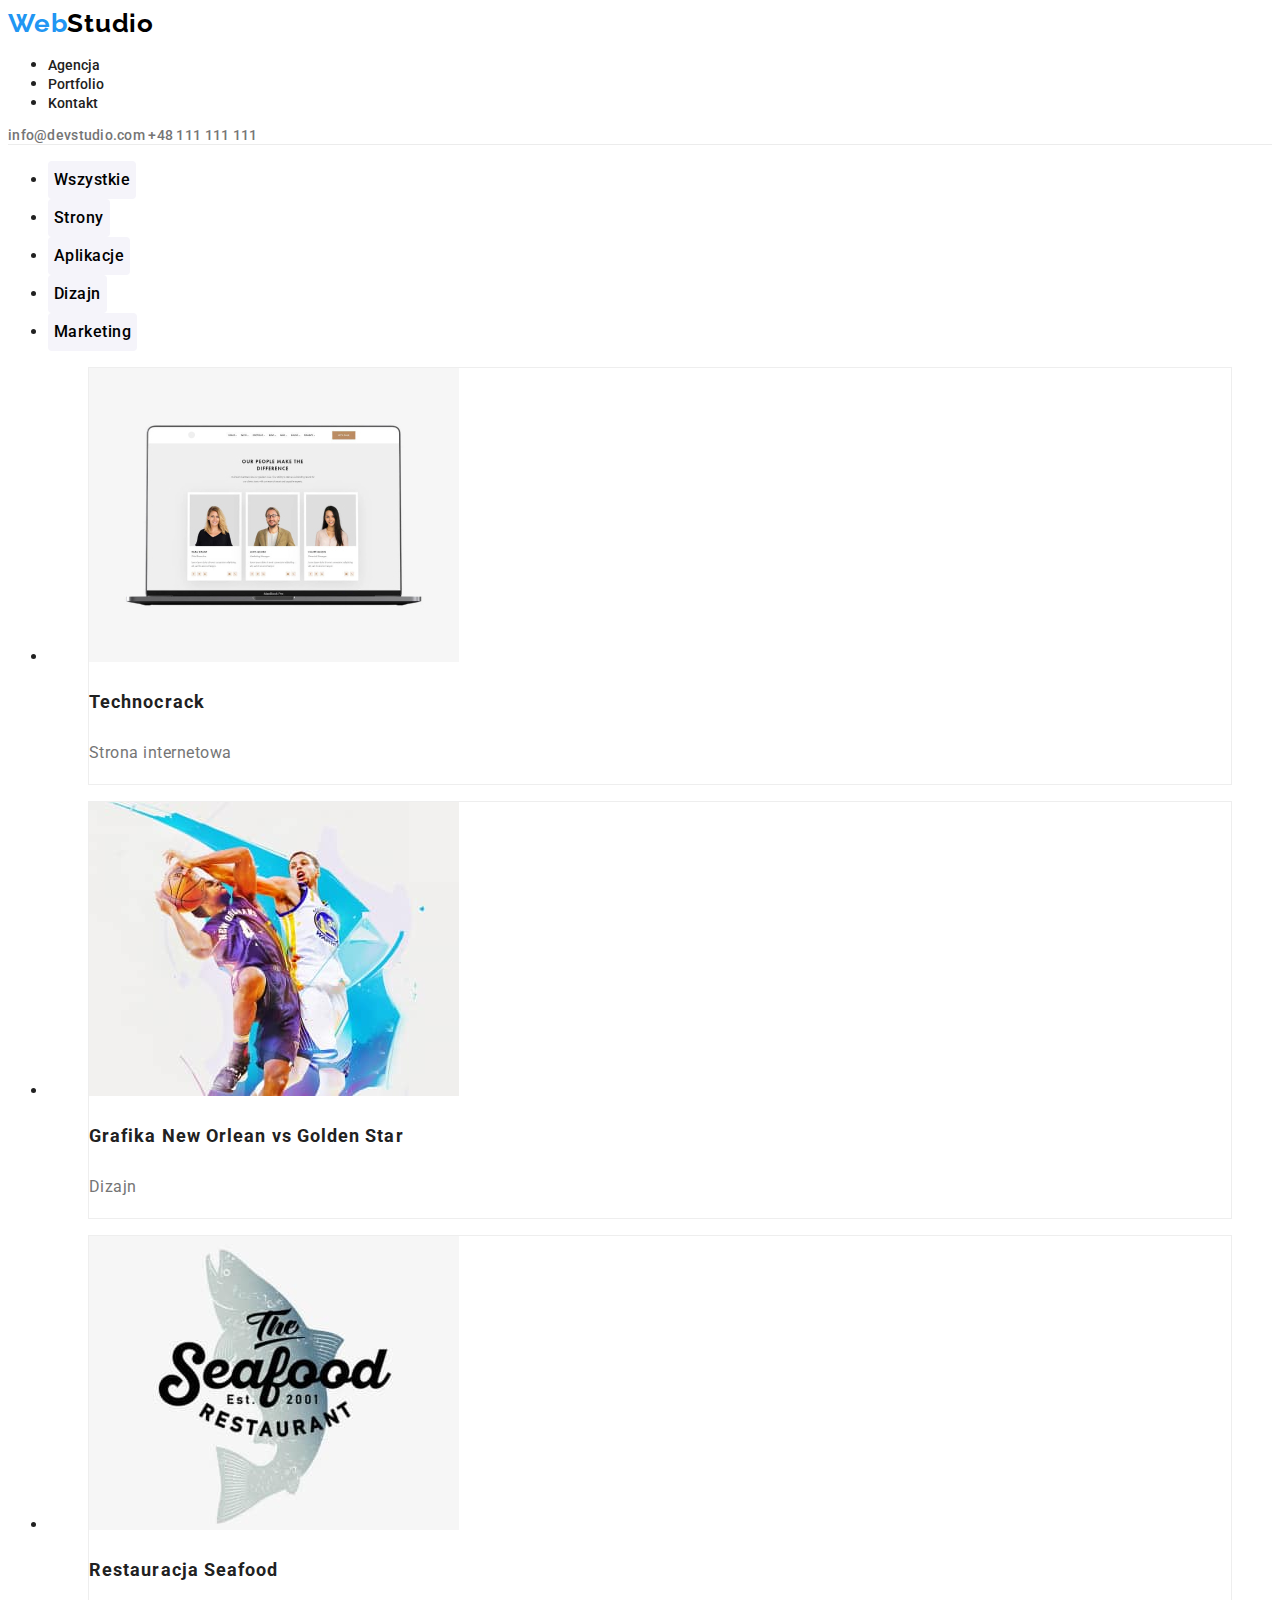
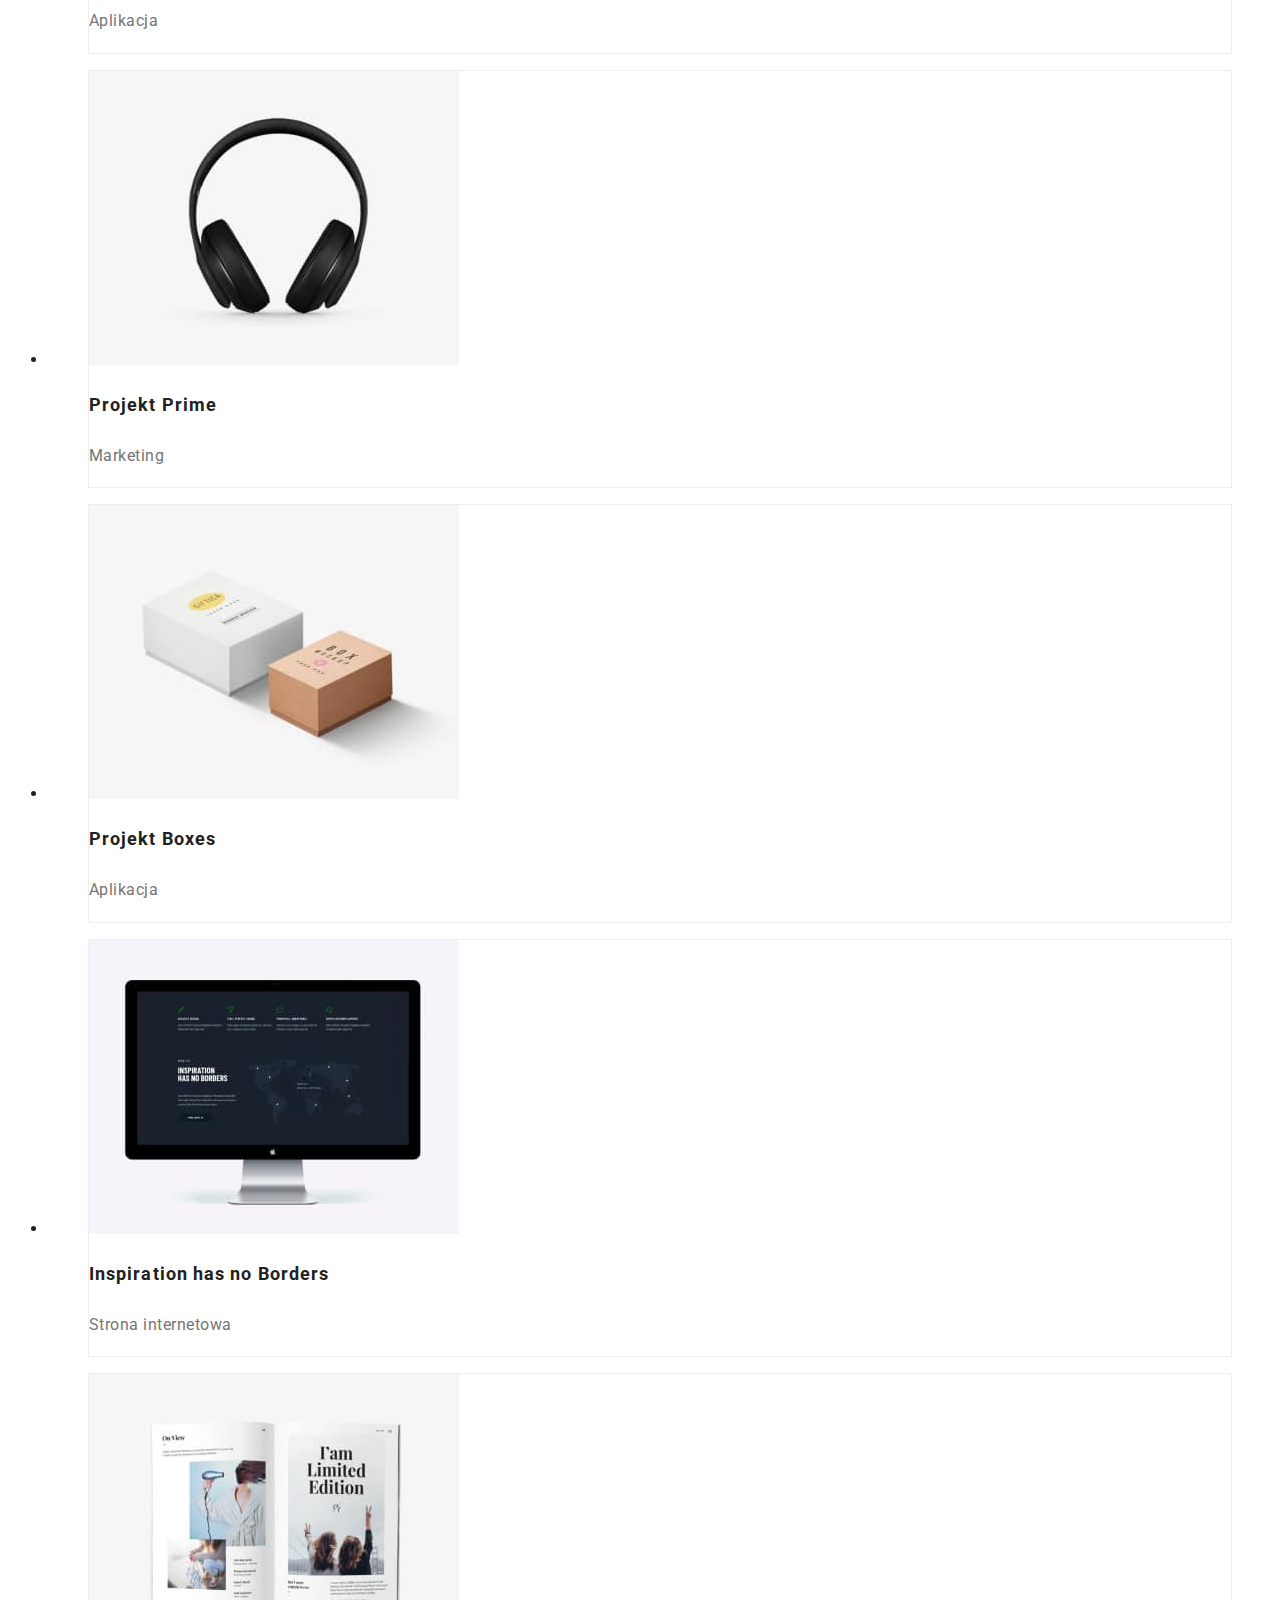
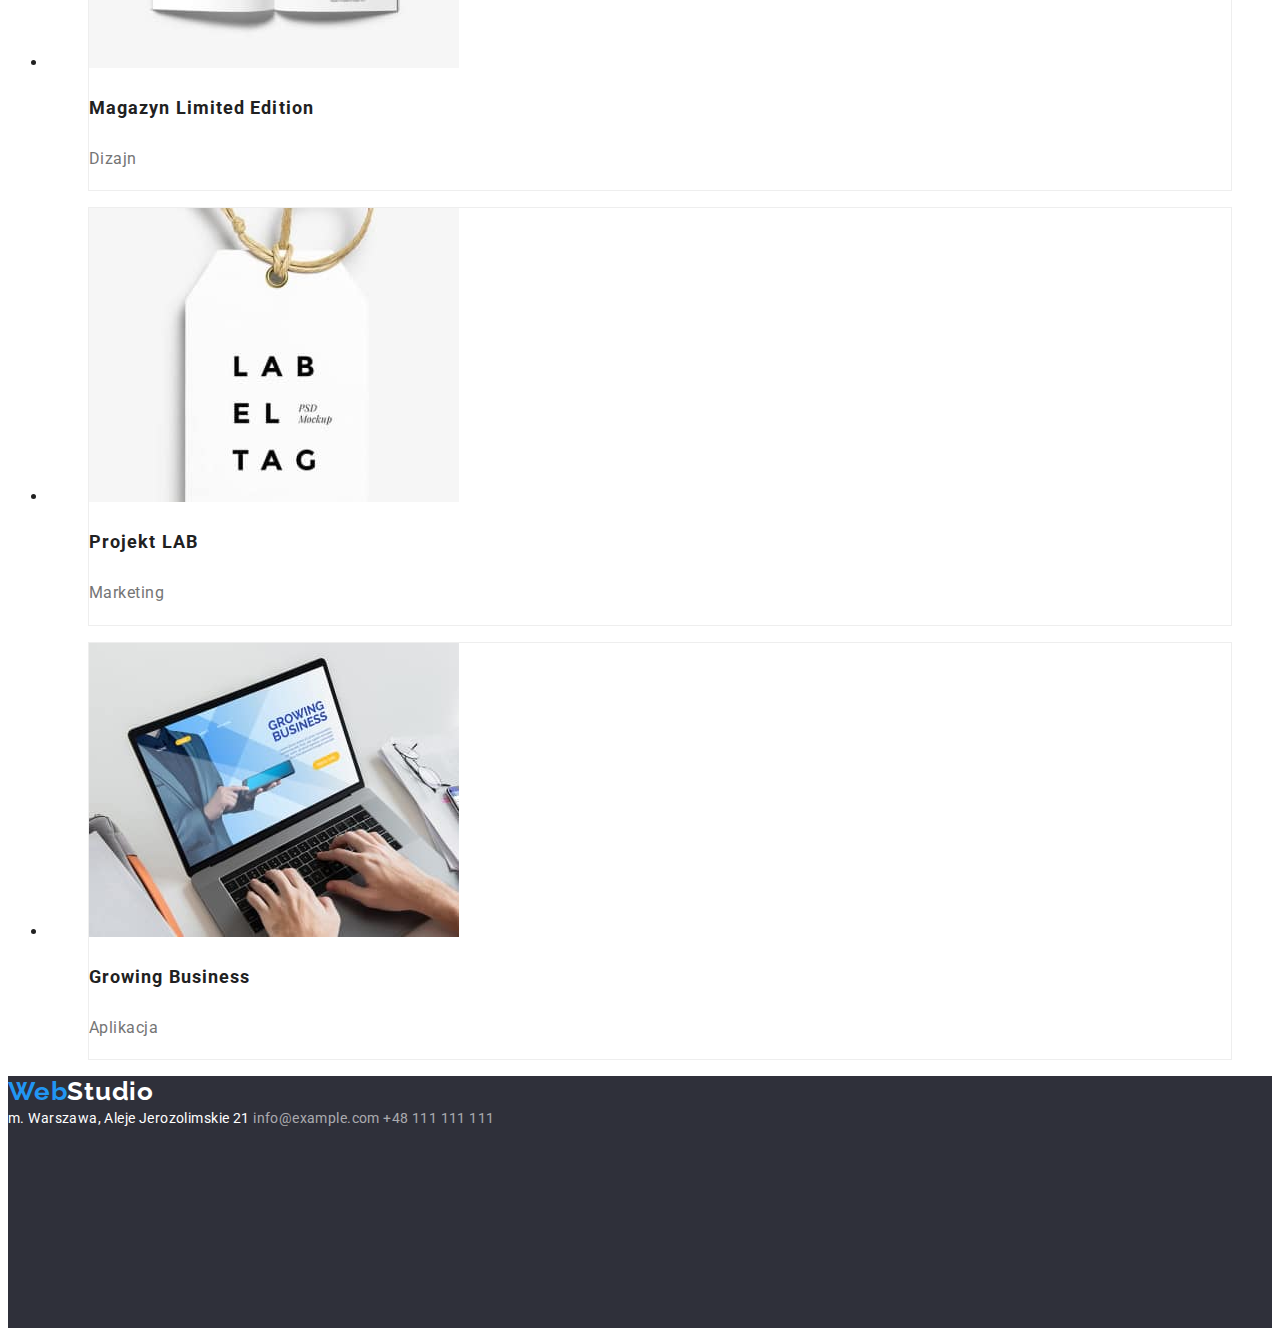
==== portfolio.html @ 2f536af0 "feat: init hw 3" ====
<!DOCTYPE html>
<html lang="pl">
  <head>
    <meta charset="UTF-8" />
    <meta http-equiv="X-UA-Compatible" content="IE=edge" />
    <meta name="viewport" content="width=device-width, initial-scale=1.0" />
    <title>Portfolio</title>
    <link rel="stylesheet" href="css/styles.css" />
  </head>
  <body>
    <header class="header">
      <a class="logo" href="index.html" title="Strona główna"
        ><span class="logo-trademark-color">Web</span>Studio</a
      >
      <nav>
        <ul class="menu-list">
          <li class="menu-item"><a class="menu-link" href="./index.html">Agencja</a></li>
          <li class="menu-item"><a class="menu-link" href="./portfolio.html">Portfolio</a></li>
          <li class="menu-item"><a class="menu-link" href="#">Kontakt</a></li>
        </ul>
      </nav>
      <div class="contact-list">
        <a href="mailto:info@devstudio.com">info@devstudio.com</a>
        <a href="tel:+48111111111">+48 111 111 111</a>
      </div>
    </header>

    <main>
      <!-- FILTERS -->
      <section class="projects">
        <ul class="filter-list">
          <li class="filter-item">
            <button type="button" class="btn filter-btn">Wszystkie</button>
          </li>
          <li class="filter-item">
            <button type="button" class="btn filter-btn">Strony</button>
          </li>
          <li class="filter-item">
            <button type="button" class="btn filter-btn">Aplikacje</button>
          </li>
          <li class="filter-item">
            <button type="button" class="btn filter-btn">Dizajn</button>
          </li>
          <li class="filter-item">
            <button type="button" class="btn filter-btn">Marketing</button>
          </li>
        </ul>

        <!-- /FILTERS -->

        <!-- PROJECTS -->

        <ul>
          <li class="project-item">
            <figure class="project-photo">
              <img
                src="./images/technocrack.jpg"
                width="370"
                height="294"
                title="Technocrack - Strona internetowa "
                alt="Technocrack - foto"
              />
              <figcaption class="project-description">
                <h3 class="project-description-header">Technocrack</h3>
                <p class="project-description-text">Strona internetowa</p>
              </figcaption>
            </figure>
          </li>
          <li class="project-item">
            <figure class="project-photo">
              <img
                src="./images/graph_no_vs_gs.jpg"
                width="370"
                height="294"
                title="Grafika New Orlean vs Golden Star - Dizajn"
                alt="Grafika New Orlean vs Golden Star - foto"
              />
              <figcaption class="project-description">
                <h3 class="project-description-header">Grafika New Orlean vs Golden Star</h3>
                <p class="project-description-text">Dizajn</p>
              </figcaption>
            </figure>
          </li>
          <li class="project-item">
            <figure class="project-photo">
              <img
                src="./images/restaurant_seafood.jpg"
                width="370"
                height="294"
                title="Restauracja Seafood - Aplikacja"
                alt="Restauracja Seafood - foto"
              />
              <figcaption class="project-description">
                <h3 class="project-description-header">Restauracja Seafood</h3>
                <p class="project-description-text">Aplikacja</p>
              </figcaption>
            </figure>
          </li>
          <li class="project-item">
            <figure class="project-photo">
              <img
                src="./images/proj_prime.jpg"
                width="370"
                height="294"
                title="Projekt Prime - Marketing"
                alt="Projekt Prime - foto"
              />
              <figcaption class="project-description">
                <h3 class="project-description-header">Projekt Prime</h3>
                <p class="project-description-text">Marketing</p>
              </figcaption>
            </figure>
          </li>
          <li class="project-item">
            <figure class="project-photo">
              <img
                src="./images/proj_boxes.jpg"
                width="370"
                height="294"
                title="Projekt Boxes - Aplikacja"
                alt="Projekt Boxes - foto"
              />
              <figcaption class="project-description">
                <h3 class="project-description-header">Projekt Boxes</h3>
                <p class="project-description-text">Aplikacja</p>
              </figcaption>
            </figure>
          </li>
          <li class="project-item">
            <figure class="project-photo">
              <img
                src="./images/webpage_inspiration.jpg"
                width="370"
                height="294"
                title="Inspiration has no Borders - Strona internetowa"
                alt="Inspiration has no Borders - foto"
              />
              <figcaption class="project-description">
                <h3 class="project-description-header">Inspiration has no Borders</h3>
                <p class="project-description-text">Strona internetowa</p>
              </figcaption>
            </figure>
          </li>
          <li class="project-item">
            <figure class="project-photo">
              <img
                src="./images/magazine.jpg"
                width="370"
                height="294"
                title="Magazyn Limited Edition - Dizajn"
                alt="Magazyn Limited Edition - foto"
              />
              <figcaption class="project-description">
                <h3 class="project-description-header">Magazyn Limited Edition</h3>
                <p class="project-description-text">Dizajn</p>
              </figcaption>
            </figure>
          </li>
          <li class="project-item">
            <figure class="project-photo">
              <img
                src="./images/proj_lab.jpg"
                width="370"
                height="294"
                title="Projekt LAB - Marketing"
                alt="Projekt LAB - foto"
              />
              <figcaption class="project-description">
                <h3 class="project-description-header">Projekt LAB</h3>
                <p class="project-description-text">Marketing</p>
              </figcaption>
            </figure>
          </li>
          <li class="project-item">
            <figure class="project-photo">
              <img
                src="./images/app_growing_business.jpg"
                width="370"
                height="294"
                title="Growing Business - Aplikacja"
                alt="Growing Business - foto"
              />
              <figcaption class="project-description">
                <h3 class="project-description-header">Growing Business</h3>
                <p class="project-description-text">Aplikacja</p>
              </figcaption>
            </figure>
          </li>
        </ul>
      </section>
      <!-- /PROJECTS -->
    </main>

    <footer class="footer">
      <a class="logo" href="index.html" title="Strona główna">
        <span class="logo-trademark-color">Web</span>Studio</a
      >
      <address>
        <span class="address-item">m. Warszawa, Aleje Jerozolimskie 21</span>
        <a class="address-link" href="mailto:info@example.com">info@example.com</a>
        <a class="address-link" href="tel:+48111111111">+48 111 111 111</a>
      </address>
    </footer>
  </body>
</html>
---- css/styles.css ----
/* IMPORT FONTS */
@import url('https://fonts.googleapis.com/css2?family=Raleway:wght@700&family=Roboto:wght@400;500;700;900&display=swap');

/* BRAND COLORS */
:root {
    /* primary colors */
    --brand-color-black: #212121;
    --brand-color-grey: #757575;
    --brand-color-white: #fff;
    --brand-color-blue: #2196f3;
    /* primary background */
    --brand-background-light: #E5E5E5;
    --brand-background-dark: #2F303A;
    --brand-background-white: var(--brand-color-white);
}

body {
    font-family: 'Roboto', sans-serif;
    color: var(--brand-color-black);
}

/* *************** repetitive pieces of code *************** */

.btn {
    font-family: 'Roboto', sans-serif;
    border: none;
    border-radius: 4px;
    cursor: pointer;
    font-size: 16px;
}

.head-caption {
    font-size: 36px;
    line-height: 1.2;
    font-weight: 700;
}

/* *************** COMMON *************** */

.header {
    border-bottom: 1px solid #ECECEC;
    min-height: 80px;
}

/* NAVIGATION in header */

.nav {

}

.menu-list {

}

.menu-item {

}

.menu-link {
    text-decoration: none;
    font-size: 14px;
    font-weight: 500;
    color: var(--brand-color-black);
}
.menu-link:is(:hover, :focus, :active) {
    color: var(--brand-color-blue);
}

/* SECTION CONTACT in header */

.contact-list {
    font-size: 14px;
    line-height: 1.1;
    font-weight: 500;
    letter-spacing: 0.02em;
}

.contact-list a {
    color: var(--brand-color-grey);
    text-decoration: none;
}

.contact-list a:is(:hover, :focus, :active) {
    color: var(--brand-color-blue);
}

.contact-item {

}

/* SECTION LOGO */

.logo {
    font-family: 'Raleway', sans-serif;
    font-weight: 700;
    font-size: 26px;
    line-height: 1.2;
    letter-spacing: 0.03em;
    text-decoration: none;
    color: #000;
}

.logo-trademark-color {
    color: var(--brand-color-blue);
}

/* SECTION FOOTER */

.footer {
    background-color: var(--brand-background-dark);
    min-height: 252px;
}

.footer .logo {
    color: var(--brand-color-white);
}

.footer address {
    font-size: 14px;
    line-height: 1.7;
    letter-spacing: 0.03em;
    font-style: normal;
}

.footer .address-item {
    color: var(--brand-color-white);
}

.footer .address-link {
    color: rgba(255, 255, 255, 0.6);
    text-decoration: none;
}

.footer .address-link:is(:hover, :focus, :active) {
    color: var(--brand-color-blue);
}

.footer .address-item span {
    text-decoration: underline;
}

/* SECTION MAIN */

.main {

}

/* *************** index.html *************** */

/* SECTION HERO */

.hero {
    height: 600px;
    background-color: var(--brand-background-dark);
    text-align: center;
}

.hero-content {

}

.hero-title {
    color: var(--brand-color-white);
    text-transform: uppercase;
    font-size: 44px;
    font-weight: 900;
    line-height: 1.4;
    letter-spacing: 0.06em;
}

.hero-btn {
    color: var(--brand-color-white);
    background-color: var(--brand-color-blue);
    font-weight: 700;
    line-height: 1.9;
    width: 200px;
    height: 50px;
    box-shadow: 0px 4px 4px rgba(0, 0, 0, 0.15);
}

.hero-btn:is(:hover, :focus, :active) {
    background-color: var(--brand-color-white);
    color: var(--brand-color-blue);
}

/* SECTION ADVANTAGES */

.advantages {

}

.advantage-item {

}

.advantage-title {
    font-size: 14px;
    line-height: 1.1;
    text-transform: uppercase;
}

.advantage-text {
    font-size: 14px;
    line-height: 1.7;
    color: var(--brand-color-grey);
}

/* SECTION OFFER */

.offers {
    text-align: center;
}

.offer-content {

}

.offer-list {

}

.offer-item {

}

/* SECTION TEAM */

.team {
    text-align: center;
    background-color: #f5f4fa;
}

.team-content {

}

.team-item {
    background-color: var(--brand-color-white);
    box-shadow: 0px 1px 3px rgba(0, 0, 0, 0.12), 0px 1px 1px rgba(0, 0, 0, 0.14), 0px 2px 1px rgba(0, 0, 0, 0.2);
    border-radius: 0px 0px 4px 4px;
}

.team-description-header {
    font-weight: 500;
    line-height: 1.2;
    letter-spacing: 0.03em;
}

.team-description-text {
    color: var(--brand-color-grey);
    line-height: 1.2;
    letter-spacing: 0.03em;
}

/* *************** portfolio.html *************** */

/* SECTION FILTERS */

.filters {

}

.filter-list {

}

.filter-item {

}

.filter-btn {
    height: 38px;
    background-color: #F5F4FA;
    border-radius: 4px;
    font-weight: 500;
    line-height: 1.6;
    letter-spacing: 0.03em;
}

.filter-btn:is(:hover, :focus) {
    background-color: var(--brand-color-blue);
    color: var(--brand-color-white);
    box-shadow: 0px 3px 1px rgba(0, 0, 0, 0.1), 0px 1px 2px rgba(0, 0, 0, 0.08), 0px 2px 2px rgba(0, 0, 0, 0.12);
}

/* SECTION PROJECTS */

.projects {

}

.project-item {

}

.project-photo {
    border: 1px solid #EEEEEE;
}

.project-description {

}

.project-description-header {
    font-weight: 700;
    font-size: 18px;
    line-height: 2;
    letter-spacing: 0.06em;
}

.project-description-text {
    letter-spacing: 0.03em;
    line-height: 1.9;
    color: var(--brand-color-grey);
}
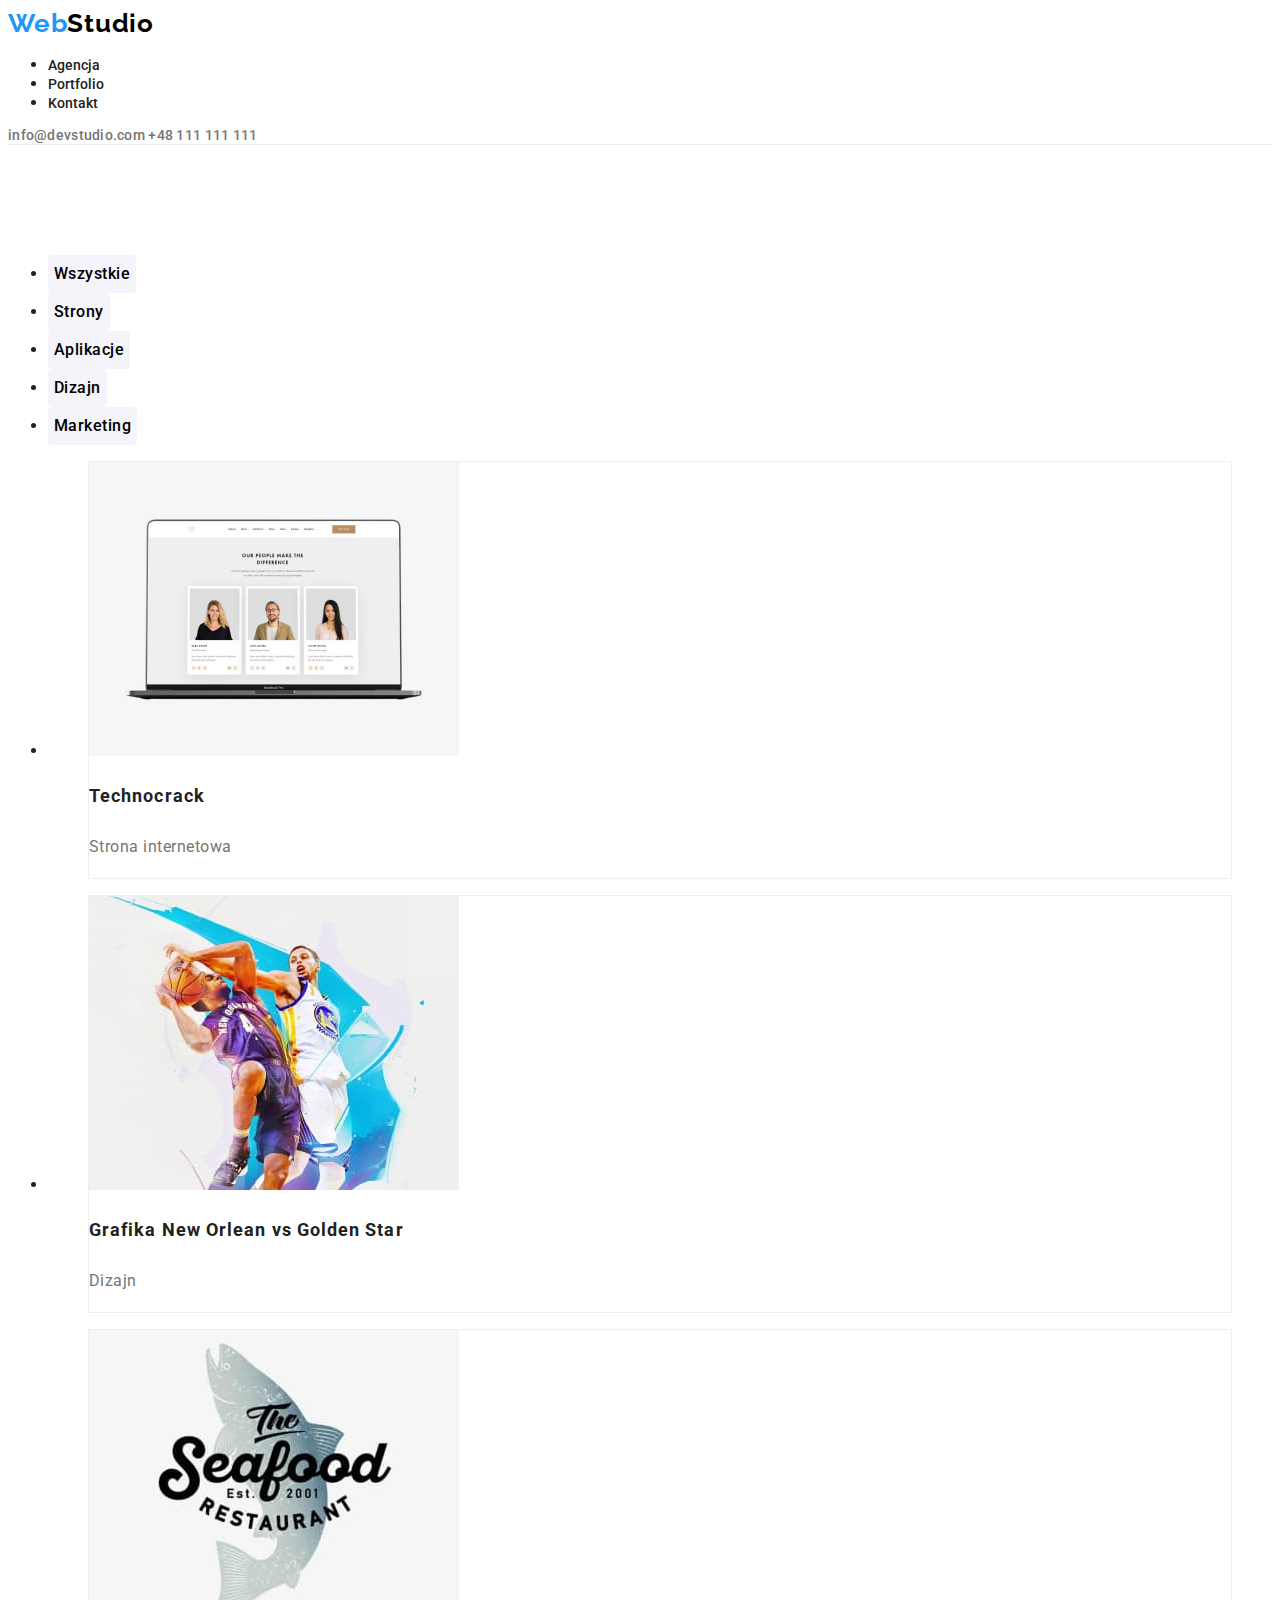
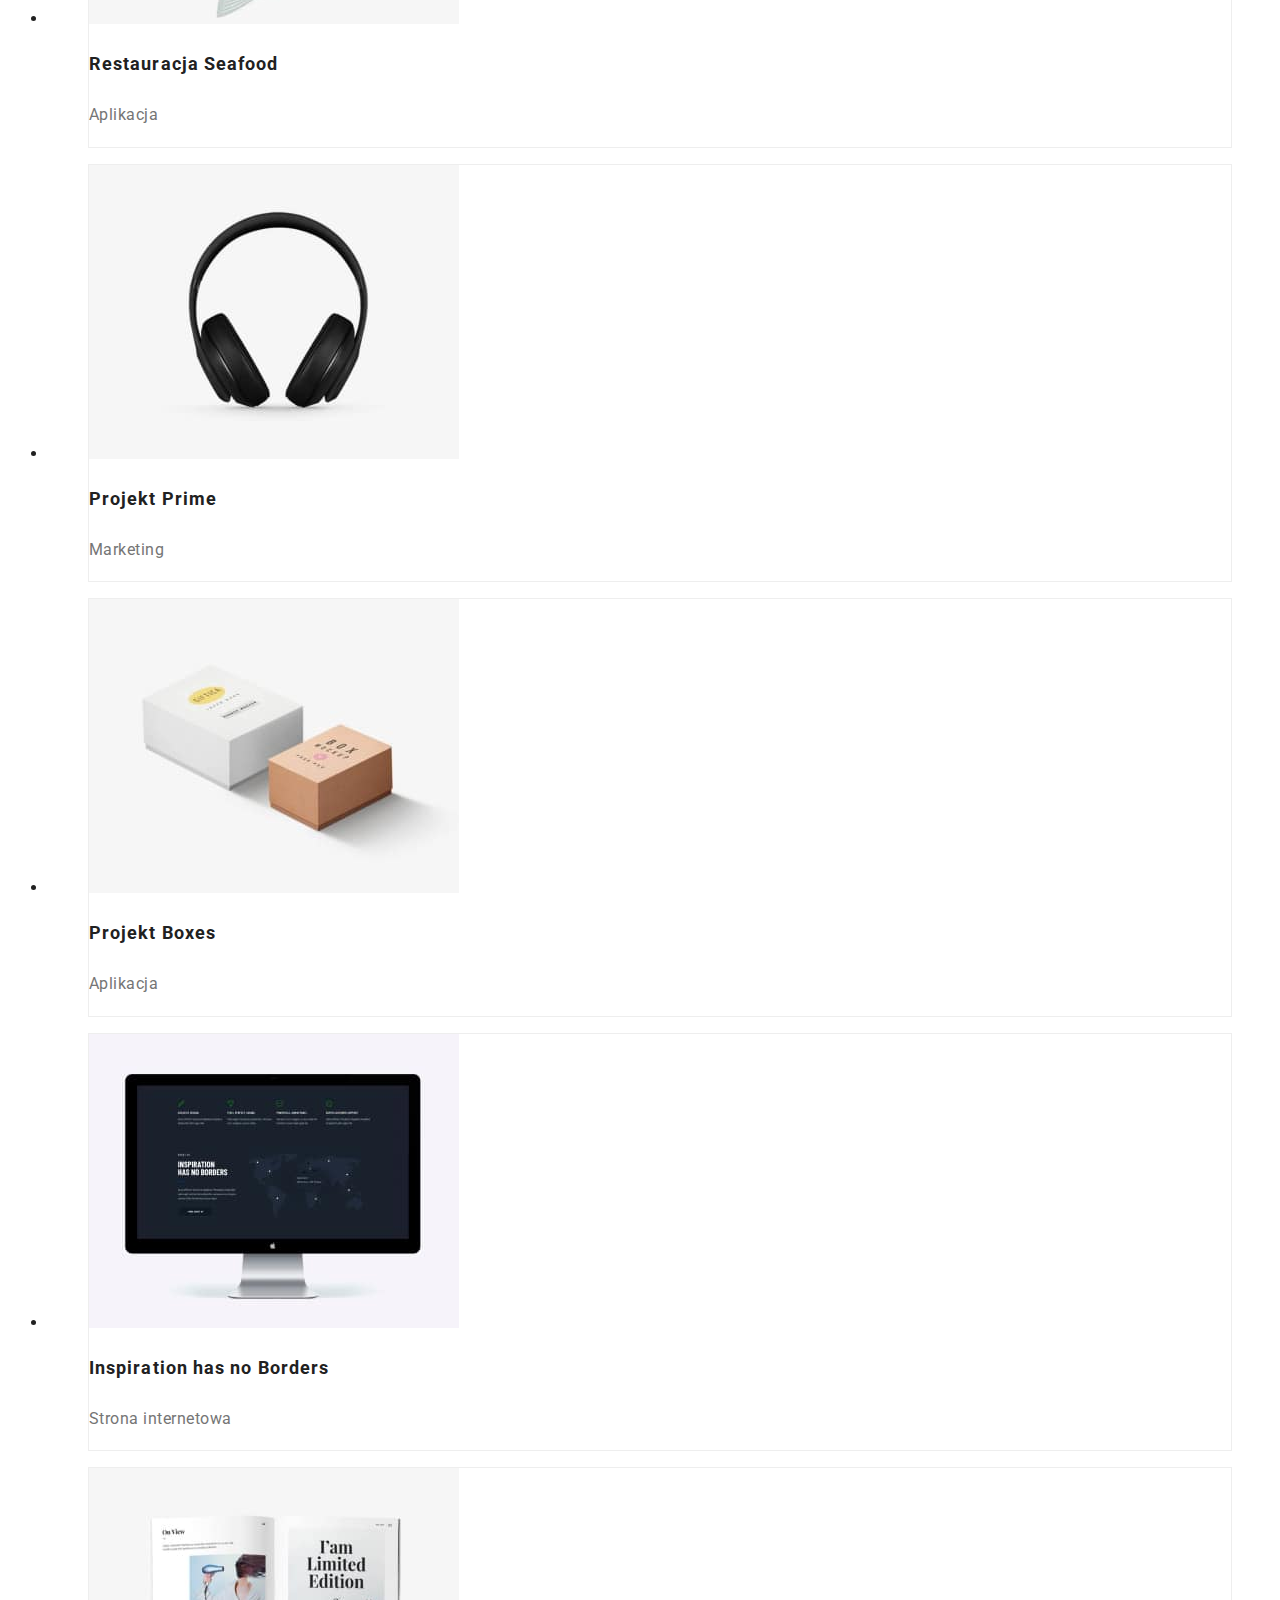
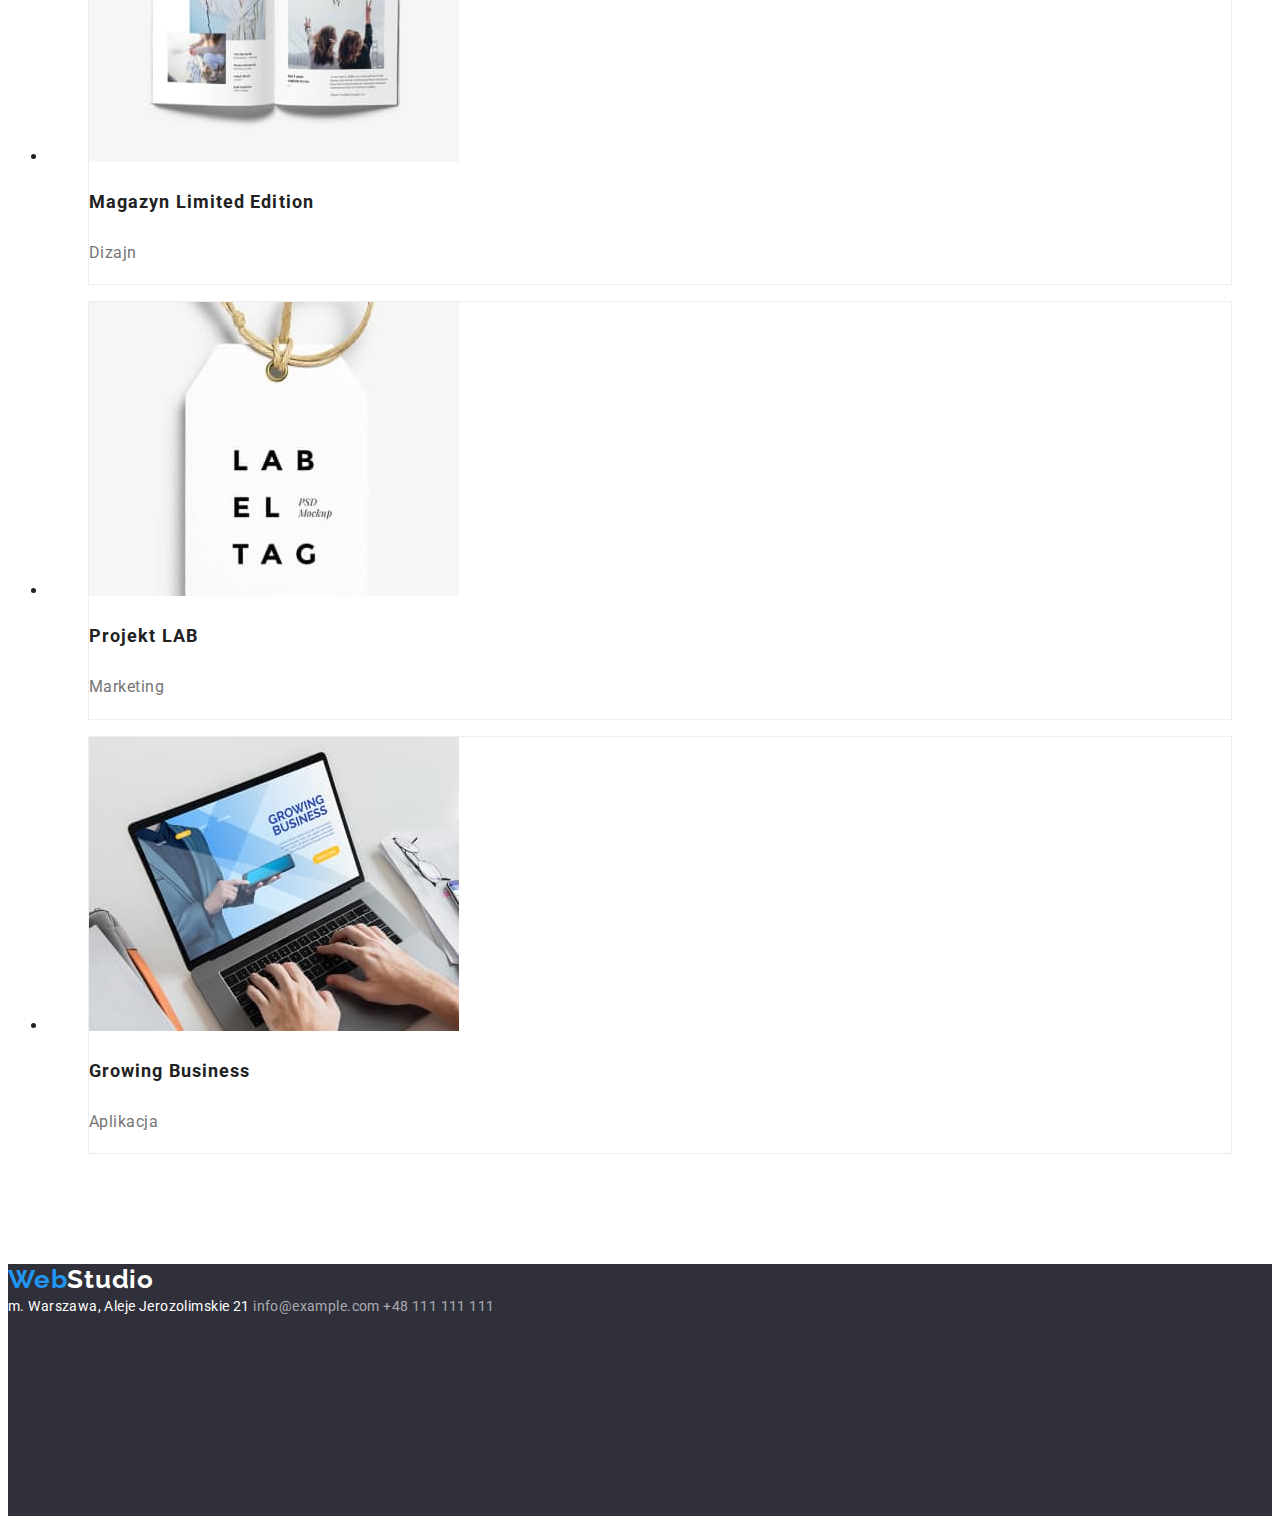
==== commit 90e89121: "add class section in css and html files" ====
--- a/portfolio.html
+++ b/portfolio.html
@@ -5,6 +5,13 @@
     <meta http-equiv="X-UA-Compatible" content="IE=edge" />
     <meta name="viewport" content="width=device-width, initial-scale=1.0" />
     <title>Portfolio</title>
+    <link
+      rel="stylesheet"
+      href="https://cdnjs.cloudflare.com/ajax/libs/modern-normalize/1.1.0/modern-normalize.min.css"
+      integrity="sha512-wpPYUAdjBVSE4KJnH1VR1HeZfpl1ub8YT/NKx4PuQ5NmX2tKuGu6U/JRp5y+Y8XG2tV+wKQpNHVUX03MfMFn9Q=="
+      crossorigin="anonymous"
+      referrerpolicy="no-referrer"
+    />
     <link rel="stylesheet" href="css/styles.css" />
   </head>
   <body>
@@ -27,7 +34,7 @@
 
     <main>
       <!-- FILTERS -->
-      <section class="projects">
+      <section class="section projects">
         <ul class="filter-list">
           <li class="filter-item">
             <button type="button" class="btn filter-btn">Wszystkie</button>
--- a/css/styles.css
+++ b/css/styles.css
@@ -20,7 +20,10 @@
 }
 
 /* *************** repetitive pieces of code *************** */
-
+.section{
+    padding-top: 94px;
+    padding-bottom: 94px;
+}
 .btn {
     font-family: 'Roboto', sans-serif;
     border: none;
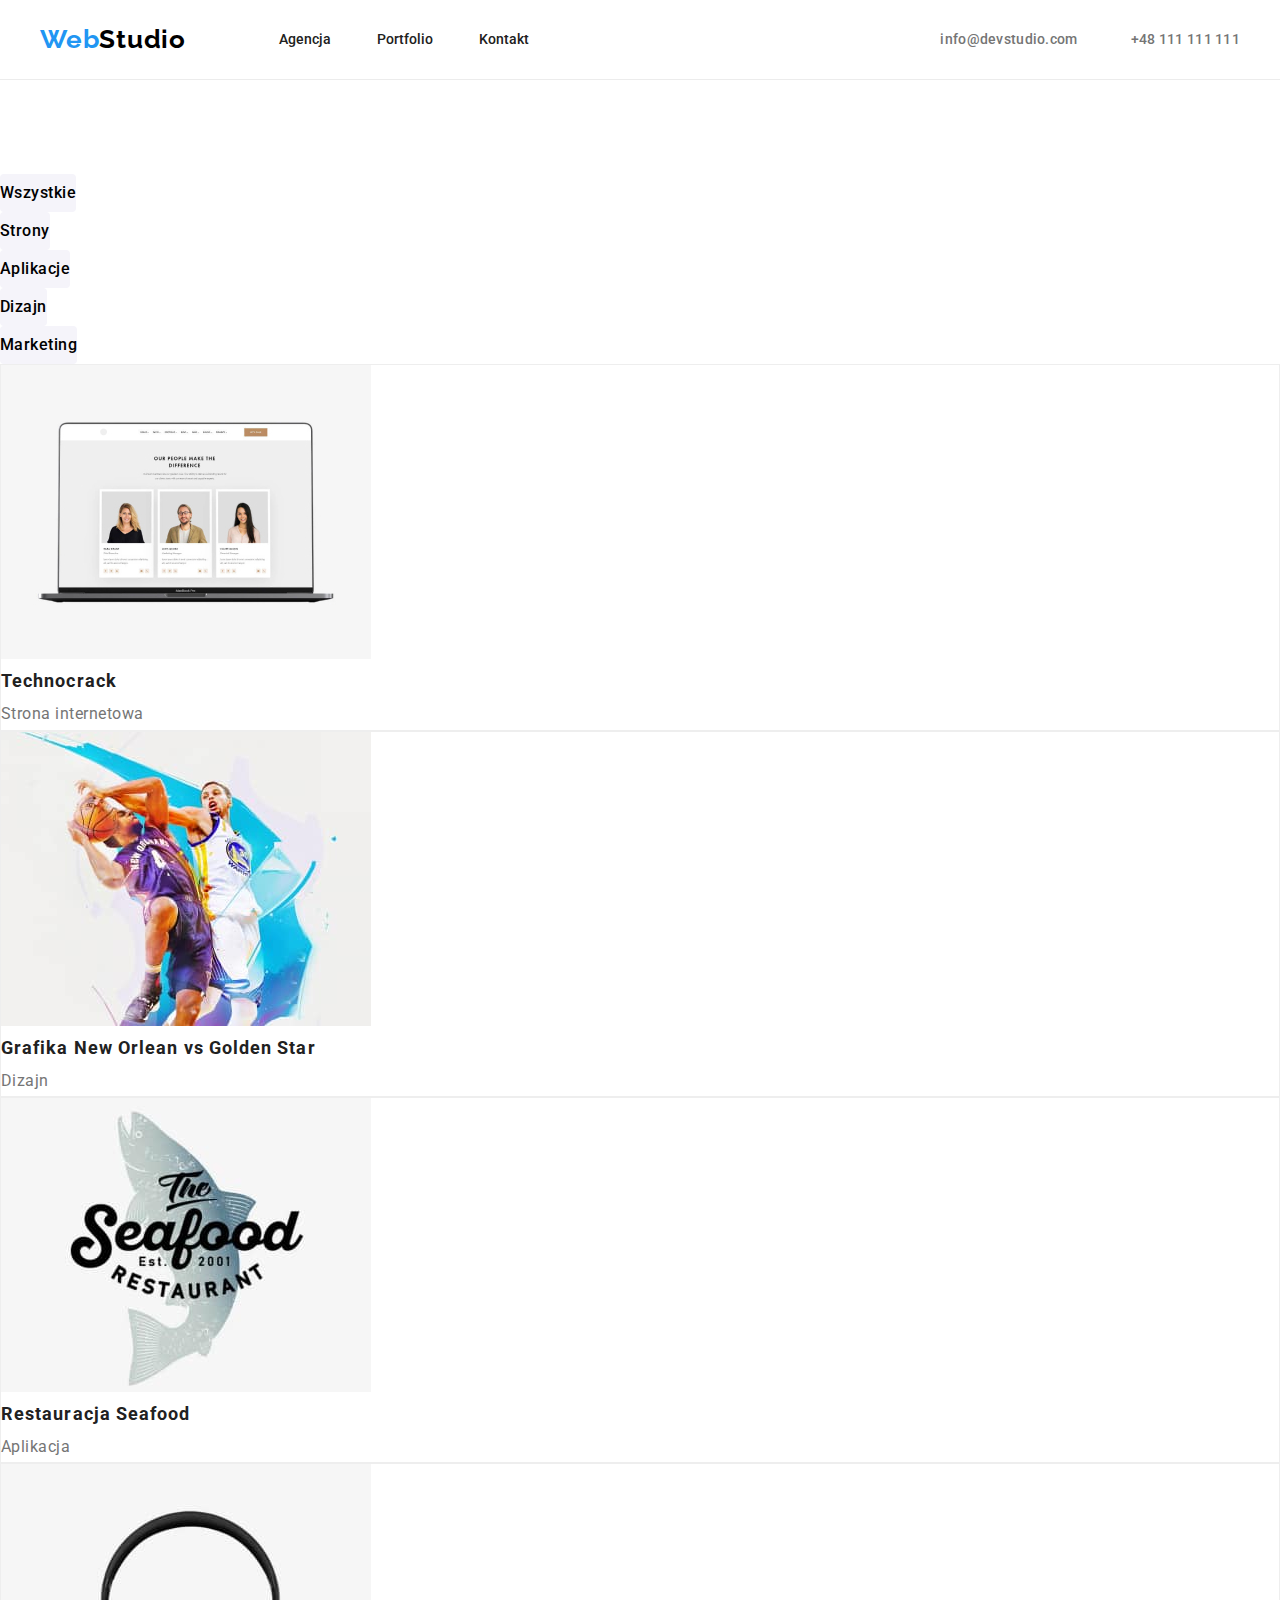
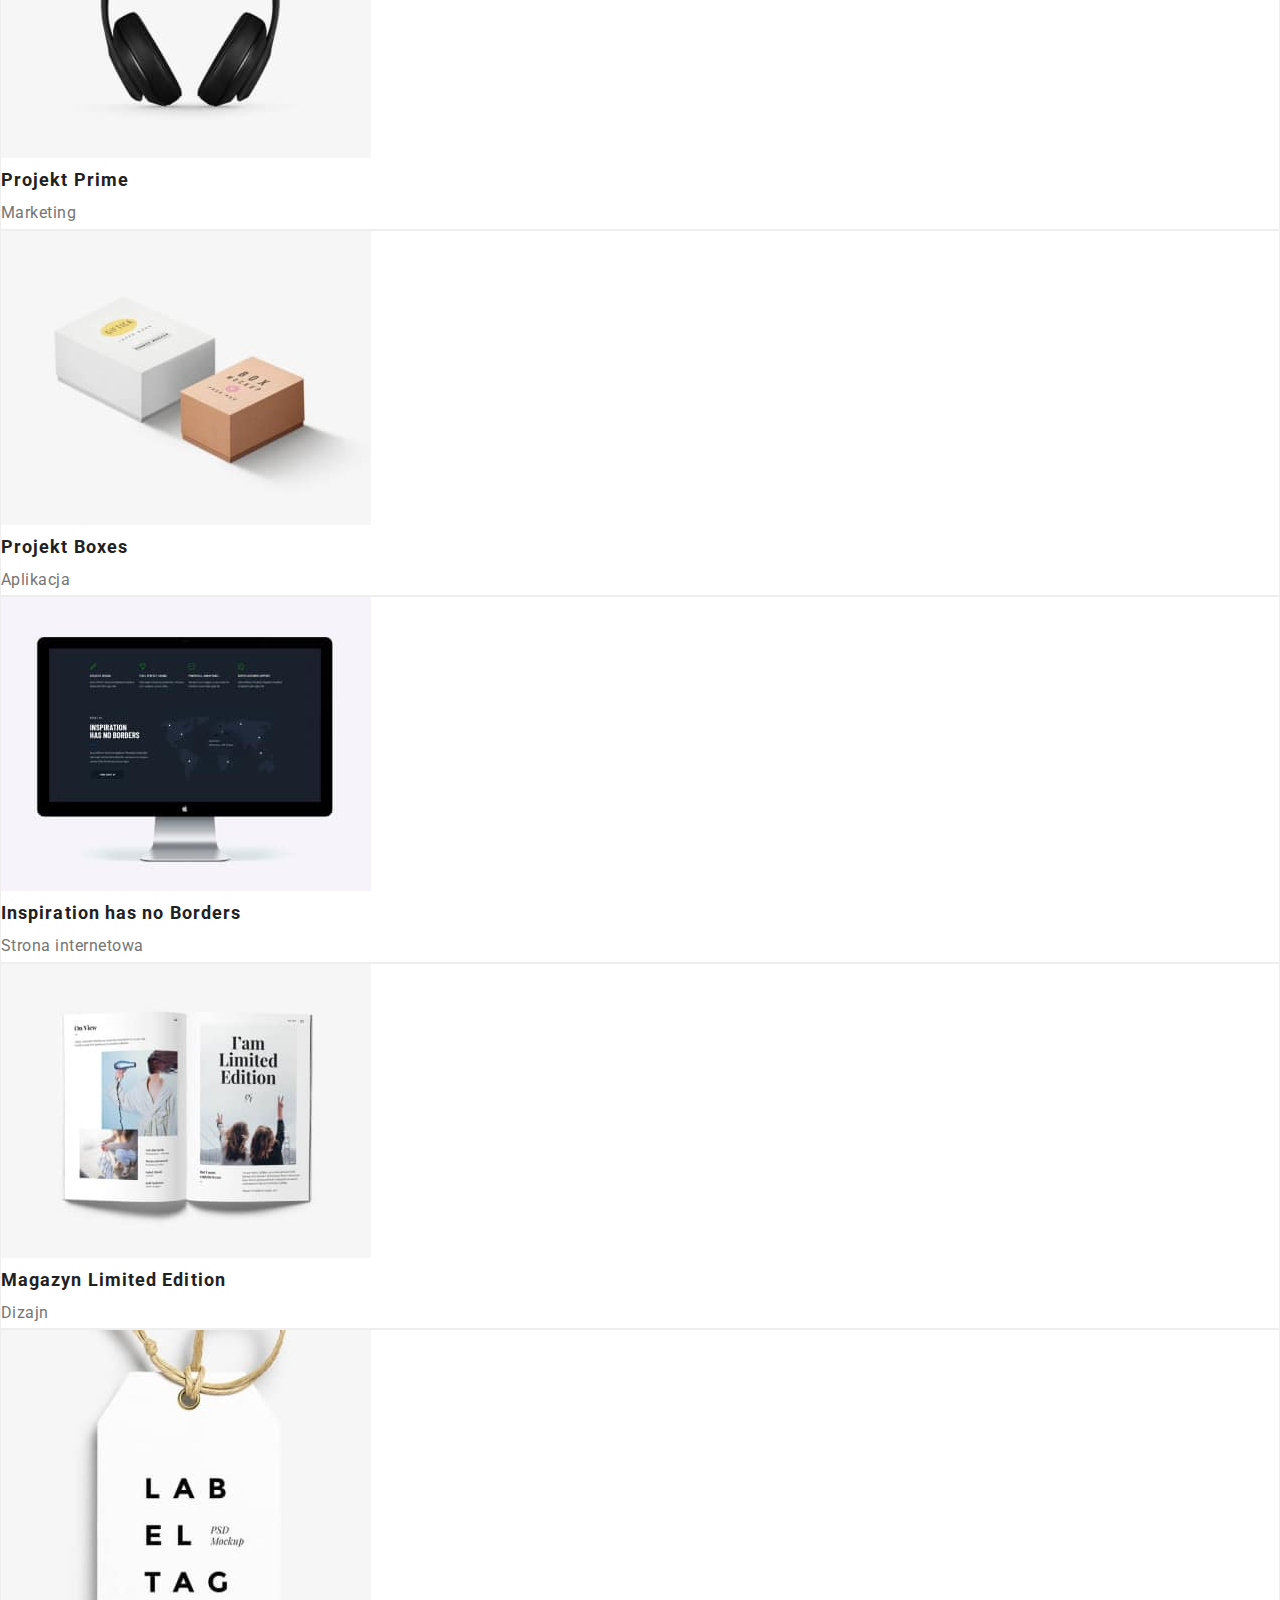
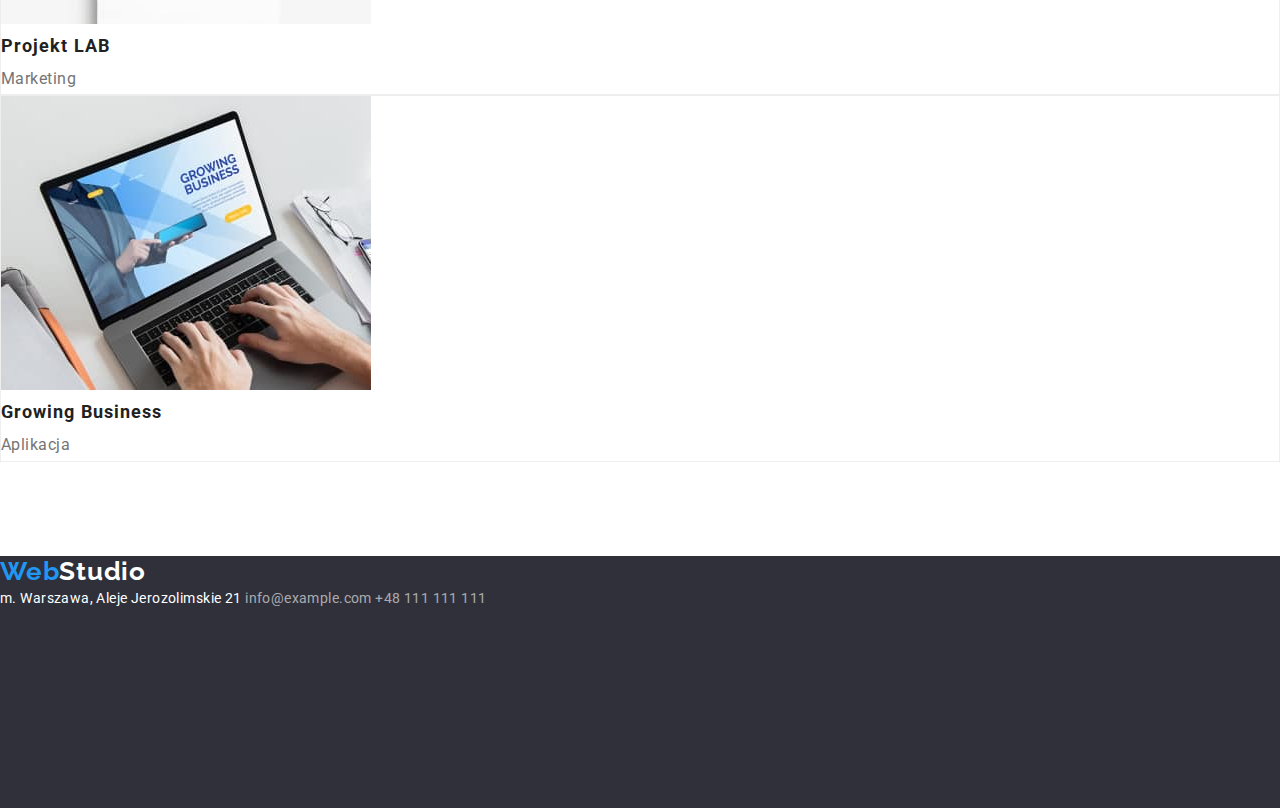
==== commit 560c93b9: "styling of the header" ====
--- a/portfolio.html
+++ b/portfolio.html
@@ -15,20 +15,22 @@
     <link rel="stylesheet" href="css/styles.css" />
   </head>
   <body>
-    <header class="header">
-      <a class="logo" href="index.html" title="Strona główna"
-        ><span class="logo-trademark-color">Web</span>Studio</a
-      >
-      <nav>
-        <ul class="menu-list">
-          <li class="menu-item"><a class="menu-link" href="./index.html">Agencja</a></li>
-          <li class="menu-item"><a class="menu-link" href="./portfolio.html">Portfolio</a></li>
-          <li class="menu-item"><a class="menu-link" href="#">Kontakt</a></li>
-        </ul>
-      </nav>
-      <div class="contact-list">
-        <a href="mailto:info@devstudio.com">info@devstudio.com</a>
-        <a href="tel:+48111111111">+48 111 111 111</a>
+    <header>
+      <div class="container header">
+        <nav>
+          <a class="logo" href="index.html" title="Strona główna"
+            ><span class="logo-trademark-color">Web</span>Studio</a
+          >
+          <ul class="menu-list">
+            <li class="menu-item"><a class="menu-link" href="./index.html">Agencja</a></li>
+            <li class="menu-item"><a class="menu-link" href="./portfolio.html">Portfolio</a></li>
+            <li class="menu-item"><a class="menu-link" href="#">Kontakt</a></li>
+          </ul>
+        </nav>
+        <div class="contact-list">
+          <a href="mailto:info@devstudio.com">info@devstudio.com</a>
+          <a href="tel:+48111111111">+48 111 111 111</a>
+        </div>
       </div>
     </header>
 
--- a/css/styles.css
+++ b/css/styles.css
@@ -14,16 +14,30 @@
     --brand-background-white: var(--brand-color-white);
 }
 
+* {
+    margin: 0;
+    padding: 0;
+}
+
 body {
     font-family: 'Roboto', sans-serif;
     color: var(--brand-color-black);
 }
 
 /* *************** repetitive pieces of code *************** */
-.section{
+
+.section {
     padding-top: 94px;
     padding-bottom: 94px;
 }
+
+.container{
+    width: 100%;
+    max-width: 1200px;
+    margin: 0 auto;
+    padding: 0 15px;
+}
+
 .btn {
     font-family: 'Roboto', sans-serif;
     border: none;
@@ -40,29 +54,45 @@
 
 /* *************** COMMON *************** */
 
-.header {
+ul {
+    list-style-type: none;
+}
+
+header {
     border-bottom: 1px solid #ECECEC;
-    min-height: 80px;
 }
 
 /* NAVIGATION in header */
-
-.nav {
-
+.header{
+    padding-top: 24px;
+    padding-bottom: 24px;
+    display: flex;
+    justify-content: space-between;
+    align-items: center;
+}
+
+nav {
+    display: flex;
 }
 
 .menu-list {
-
+    display: flex;
+    align-items: center;
 }
 
 .menu-item {
-
+    margin-right: 46px;
+    font-size: 14px;
+    font-weight: 500;
+    line-height: 1.14;
+}
+
+.menu-item:last-child {
+    margin-right: 0;
 }
 
 .menu-link {
     text-decoration: none;
-    font-size: 14px;
-    font-weight: 500;
     color: var(--brand-color-black);
 }
 .menu-link:is(:hover, :focus, :active) {
@@ -81,14 +111,15 @@
 .contact-list a {
     color: var(--brand-color-grey);
     text-decoration: none;
+    margin-right: 50px;
+}
+
+.contact-list a:last-child{
+    margin-right: 0;
 }
 
 .contact-list a:is(:hover, :focus, :active) {
     color: var(--brand-color-blue);
-}
-
-.contact-item {
-
 }
 
 /* SECTION LOGO */
@@ -101,6 +132,7 @@
     letter-spacing: 0.03em;
     text-decoration: none;
     color: #000;
+    margin-right: 93px;
 }
 
 .logo-trademark-color {
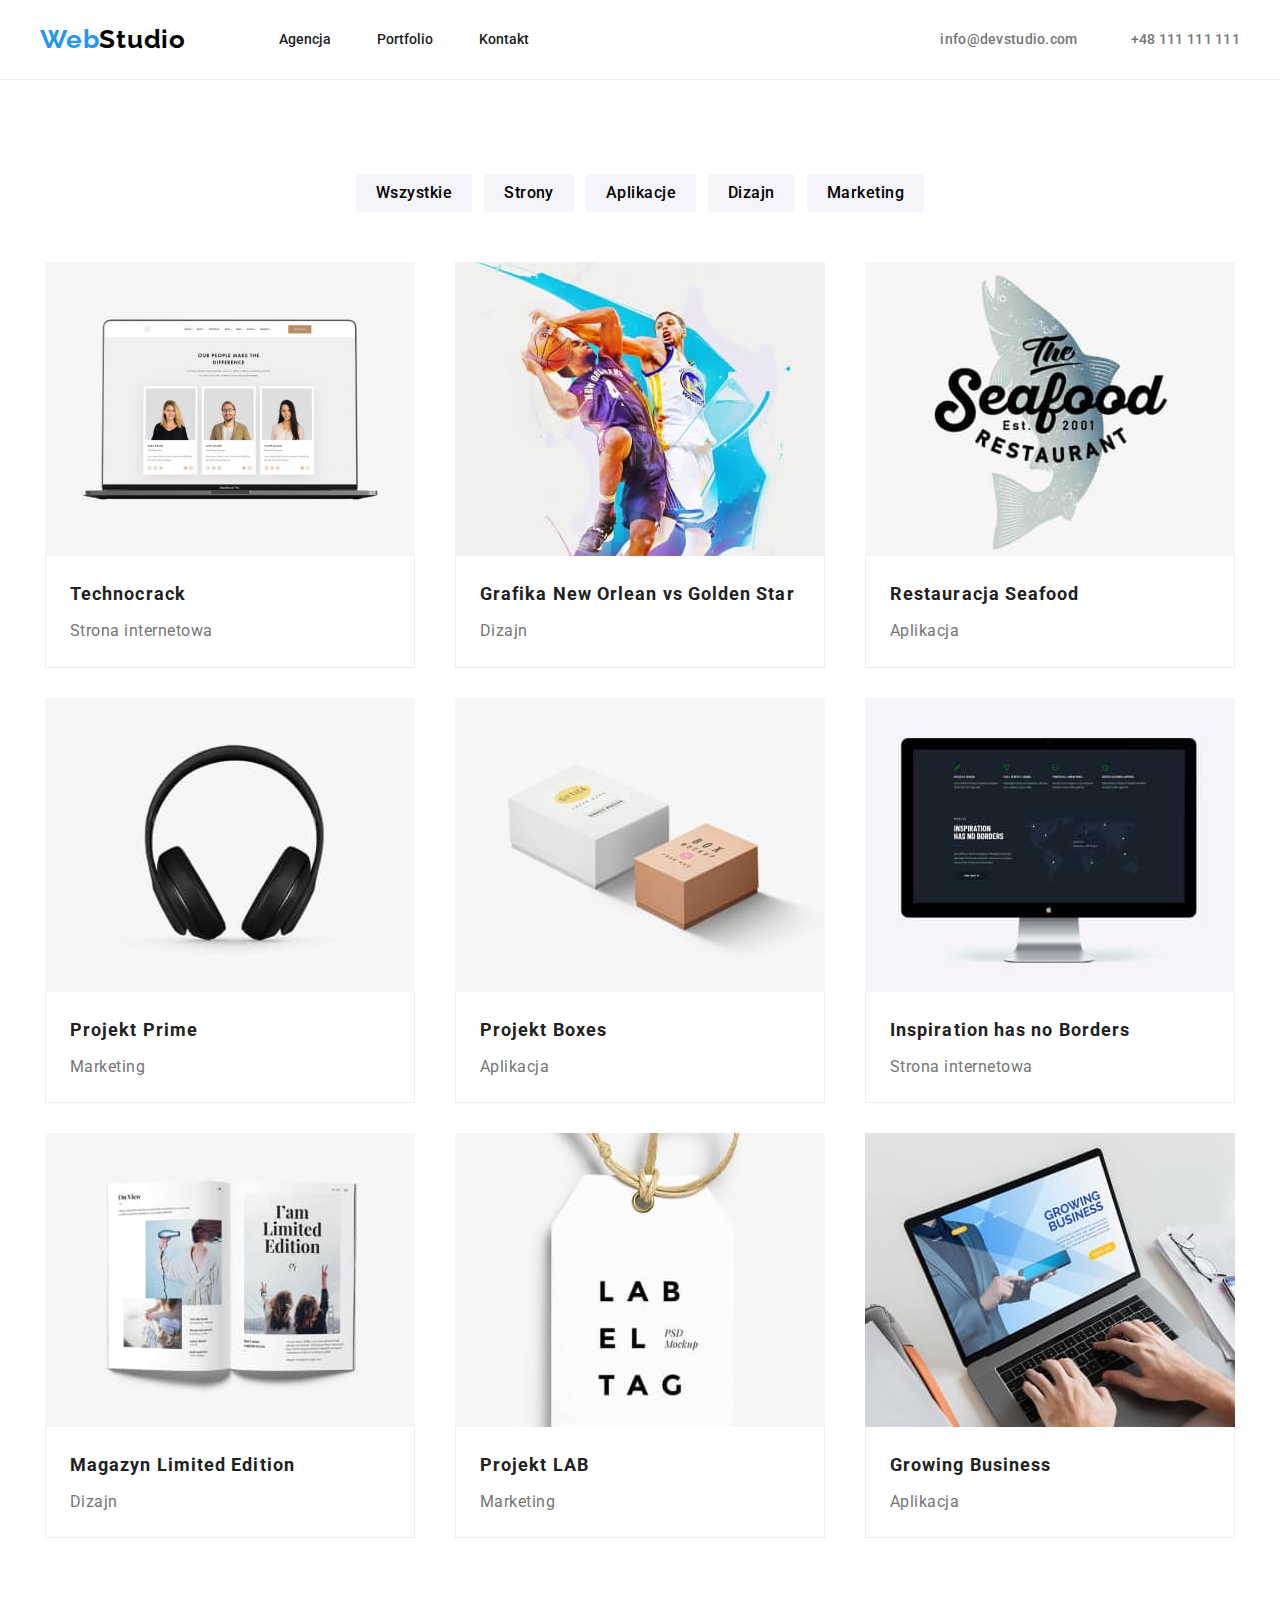
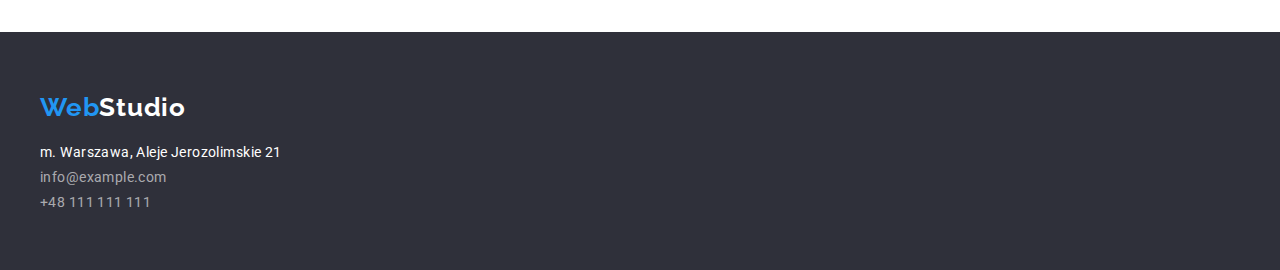
==== commit 9dda7108: "styling page portfolio.html (add flex)" ====
--- a/portfolio.html
+++ b/portfolio.html
@@ -37,178 +37,183 @@
     <main>
       <!-- FILTERS -->
       <section class="section projects">
-        <ul class="filter-list">
-          <li class="filter-item">
-            <button type="button" class="btn filter-btn">Wszystkie</button>
-          </li>
-          <li class="filter-item">
-            <button type="button" class="btn filter-btn">Strony</button>
-          </li>
-          <li class="filter-item">
-            <button type="button" class="btn filter-btn">Aplikacje</button>
-          </li>
-          <li class="filter-item">
-            <button type="button" class="btn filter-btn">Dizajn</button>
-          </li>
-          <li class="filter-item">
-            <button type="button" class="btn filter-btn">Marketing</button>
-          </li>
-        </ul>
-
-        <!-- /FILTERS -->
+        <div class="container">
+          <ul class="filter-list">
+            <li class="filter-item">
+              <button type="button" class="btn filter-btn">Wszystkie</button>
+            </li>
+            <li class="filter-item">
+              <button type="button" class="btn filter-btn">Strony</button>
+            </li>
+            <li class="filter-item">
+              <button type="button" class="btn filter-btn">Aplikacje</button>
+            </li>
+            <li class="filter-item">
+              <button type="button" class="btn filter-btn">Dizajn</button>
+            </li>
+            <li class="filter-item">
+              <button type="button" class="btn filter-btn">Marketing</button>
+            </li>
+          </ul>
+
+          <!-- /FILTERS -->
+        </div>
 
         <!-- PROJECTS -->
-
-        <ul>
-          <li class="project-item">
-            <figure class="project-photo">
-              <img
-                src="./images/technocrack.jpg"
-                width="370"
-                height="294"
-                title="Technocrack - Strona internetowa "
-                alt="Technocrack - foto"
-              />
-              <figcaption class="project-description">
-                <h3 class="project-description-header">Technocrack</h3>
-                <p class="project-description-text">Strona internetowa</p>
-              </figcaption>
-            </figure>
-          </li>
-          <li class="project-item">
-            <figure class="project-photo">
-              <img
-                src="./images/graph_no_vs_gs.jpg"
-                width="370"
-                height="294"
-                title="Grafika New Orlean vs Golden Star - Dizajn"
-                alt="Grafika New Orlean vs Golden Star - foto"
-              />
-              <figcaption class="project-description">
-                <h3 class="project-description-header">Grafika New Orlean vs Golden Star</h3>
-                <p class="project-description-text">Dizajn</p>
-              </figcaption>
-            </figure>
-          </li>
-          <li class="project-item">
-            <figure class="project-photo">
-              <img
-                src="./images/restaurant_seafood.jpg"
-                width="370"
-                height="294"
-                title="Restauracja Seafood - Aplikacja"
-                alt="Restauracja Seafood - foto"
-              />
-              <figcaption class="project-description">
-                <h3 class="project-description-header">Restauracja Seafood</h3>
-                <p class="project-description-text">Aplikacja</p>
-              </figcaption>
-            </figure>
-          </li>
-          <li class="project-item">
-            <figure class="project-photo">
-              <img
-                src="./images/proj_prime.jpg"
-                width="370"
-                height="294"
-                title="Projekt Prime - Marketing"
-                alt="Projekt Prime - foto"
-              />
-              <figcaption class="project-description">
-                <h3 class="project-description-header">Projekt Prime</h3>
-                <p class="project-description-text">Marketing</p>
-              </figcaption>
-            </figure>
-          </li>
-          <li class="project-item">
-            <figure class="project-photo">
-              <img
-                src="./images/proj_boxes.jpg"
-                width="370"
-                height="294"
-                title="Projekt Boxes - Aplikacja"
-                alt="Projekt Boxes - foto"
-              />
-              <figcaption class="project-description">
-                <h3 class="project-description-header">Projekt Boxes</h3>
-                <p class="project-description-text">Aplikacja</p>
-              </figcaption>
-            </figure>
-          </li>
-          <li class="project-item">
-            <figure class="project-photo">
-              <img
-                src="./images/webpage_inspiration.jpg"
-                width="370"
-                height="294"
-                title="Inspiration has no Borders - Strona internetowa"
-                alt="Inspiration has no Borders - foto"
-              />
-              <figcaption class="project-description">
-                <h3 class="project-description-header">Inspiration has no Borders</h3>
-                <p class="project-description-text">Strona internetowa</p>
-              </figcaption>
-            </figure>
-          </li>
-          <li class="project-item">
-            <figure class="project-photo">
-              <img
-                src="./images/magazine.jpg"
-                width="370"
-                height="294"
-                title="Magazyn Limited Edition - Dizajn"
-                alt="Magazyn Limited Edition - foto"
-              />
-              <figcaption class="project-description">
-                <h3 class="project-description-header">Magazyn Limited Edition</h3>
-                <p class="project-description-text">Dizajn</p>
-              </figcaption>
-            </figure>
-          </li>
-          <li class="project-item">
-            <figure class="project-photo">
-              <img
-                src="./images/proj_lab.jpg"
-                width="370"
-                height="294"
-                title="Projekt LAB - Marketing"
-                alt="Projekt LAB - foto"
-              />
-              <figcaption class="project-description">
-                <h3 class="project-description-header">Projekt LAB</h3>
-                <p class="project-description-text">Marketing</p>
-              </figcaption>
-            </figure>
-          </li>
-          <li class="project-item">
-            <figure class="project-photo">
-              <img
-                src="./images/app_growing_business.jpg"
-                width="370"
-                height="294"
-                title="Growing Business - Aplikacja"
-                alt="Growing Business - foto"
-              />
-              <figcaption class="project-description">
-                <h3 class="project-description-header">Growing Business</h3>
-                <p class="project-description-text">Aplikacja</p>
-              </figcaption>
-            </figure>
-          </li>
-        </ul>
+        <div class="container">
+          <ul class="project-list">
+            <li class="project-item">
+              <figure class="project-photo">
+                <img
+                  src="./images/technocrack.jpg"
+                  width="370"
+                  height="294"
+                  title="Technocrack - Strona internetowa "
+                  alt="Technocrack - foto"
+                />
+                <figcaption class="project-description">
+                  <h3 class="project-description-header">Technocrack</h3>
+                  <p class="project-description-text">Strona internetowa</p>
+                </figcaption>
+              </figure>
+            </li>
+            <li class="project-item">
+              <figure class="project-photo">
+                <img
+                  src="./images/graph_no_vs_gs.jpg"
+                  width="370"
+                  height="294"
+                  title="Grafika New Orlean vs Golden Star - Dizajn"
+                  alt="Grafika New Orlean vs Golden Star - foto"
+                />
+                <figcaption class="project-description">
+                  <h3 class="project-description-header">Grafika New Orlean vs Golden Star</h3>
+                  <p class="project-description-text">Dizajn</p>
+                </figcaption>
+              </figure>
+            </li>
+            <li class="project-item">
+              <figure class="project-photo">
+                <img
+                  src="./images/restaurant_seafood.jpg"
+                  width="370"
+                  height="294"
+                  title="Restauracja Seafood - Aplikacja"
+                  alt="Restauracja Seafood - foto"
+                />
+                <figcaption class="project-description">
+                  <h3 class="project-description-header">Restauracja Seafood</h3>
+                  <p class="project-description-text">Aplikacja</p>
+                </figcaption>
+              </figure>
+            </li>
+            <li class="project-item">
+              <figure class="project-photo">
+                <img
+                  src="./images/proj_prime.jpg"
+                  width="370"
+                  height="294"
+                  title="Projekt Prime - Marketing"
+                  alt="Projekt Prime - foto"
+                />
+                <figcaption class="project-description">
+                  <h3 class="project-description-header">Projekt Prime</h3>
+                  <p class="project-description-text">Marketing</p>
+                </figcaption>
+              </figure>
+            </li>
+            <li class="project-item">
+              <figure class="project-photo">
+                <img
+                  src="./images/proj_boxes.jpg"
+                  width="370"
+                  height="294"
+                  title="Projekt Boxes - Aplikacja"
+                  alt="Projekt Boxes - foto"
+                />
+                <figcaption class="project-description">
+                  <h3 class="project-description-header">Projekt Boxes</h3>
+                  <p class="project-description-text">Aplikacja</p>
+                </figcaption>
+              </figure>
+            </li>
+            <li class="project-item">
+              <figure class="project-photo">
+                <img
+                  src="./images/webpage_inspiration.jpg"
+                  width="370"
+                  height="294"
+                  title="Inspiration has no Borders - Strona internetowa"
+                  alt="Inspiration has no Borders - foto"
+                />
+                <figcaption class="project-description">
+                  <h3 class="project-description-header">Inspiration has no Borders</h3>
+                  <p class="project-description-text">Strona internetowa</p>
+                </figcaption>
+              </figure>
+            </li>
+            <li class="project-item">
+              <figure class="project-photo">
+                <img
+                  src="./images/magazine.jpg"
+                  width="370"
+                  height="294"
+                  title="Magazyn Limited Edition - Dizajn"
+                  alt="Magazyn Limited Edition - foto"
+                />
+                <figcaption class="project-description">
+                  <h3 class="project-description-header">Magazyn Limited Edition</h3>
+                  <p class="project-description-text">Dizajn</p>
+                </figcaption>
+              </figure>
+            </li>
+            <li class="project-item">
+              <figure class="project-photo">
+                <img
+                  src="./images/proj_lab.jpg"
+                  width="370"
+                  height="294"
+                  title="Projekt LAB - Marketing"
+                  alt="Projekt LAB - foto"
+                />
+                <figcaption class="project-description">
+                  <h3 class="project-description-header">Projekt LAB</h3>
+                  <p class="project-description-text">Marketing</p>
+                </figcaption>
+              </figure>
+            </li>
+            <li class="project-item">
+              <figure class="project-photo">
+                <img
+                  src="./images/app_growing_business.jpg"
+                  width="370"
+                  height="294"
+                  title="Growing Business - Aplikacja"
+                  alt="Growing Business - foto"
+                />
+                <figcaption class="project-description">
+                  <h3 class="project-description-header">Growing Business</h3>
+                  <p class="project-description-text">Aplikacja</p>
+                </figcaption>
+              </figure>
+            </li>
+          </ul>
+        </div>
       </section>
       <!-- /PROJECTS -->
     </main>
 
     <footer class="footer">
-      <a class="logo" href="index.html" title="Strona główna">
-        <span class="logo-trademark-color">Web</span>Studio</a
-      >
-      <address>
-        <span class="address-item">m. Warszawa, Aleje Jerozolimskie 21</span>
-        <a class="address-link" href="mailto:info@example.com">info@example.com</a>
-        <a class="address-link" href="tel:+48111111111">+48 111 111 111</a>
-      </address>
+      <div class="container">
+        <a class="logo" href="index.html" title="Strona główna"
+          ><span class="logo-trademark-color">Web</span>Studio</a
+        >
+        <address>
+          <span class="address-item">m. Warszawa, Aleje Jerozolimskie 21</span>
+          <a class="address-link" href="mailto:info@example.com">info@example.com</a>
+          <a class="address-link" href="tel:+48111111111">+48 111 111 111</a>
+        </address>
+      </div>
     </footer>
   </body>
 </html>
--- a/css/styles.css
+++ b/css/styles.css
@@ -35,7 +35,6 @@
     width: 100%;
     max-width: 1200px;
     margin: 0 auto;
-    padding: 0 15px;
 }
 
 .btn {
@@ -50,6 +49,8 @@
     font-size: 36px;
     line-height: 1.2;
     font-weight: 700;
+    margin-bottom: 50px;
+    padding: 0;
 }
 
 /* *************** COMMON *************** */
@@ -143,7 +144,9 @@
 
 .footer {
     background-color: var(--brand-background-dark);
-    min-height: 252px;
+    padding-top: 60px;
+    padding-bottom: 60px;
+
 }
 
 .footer .logo {
@@ -152,18 +155,21 @@
 
 .footer address {
     font-size: 14px;
-    line-height: 1.7;
     letter-spacing: 0.03em;
     font-style: normal;
+    display: flex;
+    flex-direction: column;
 }
 
 .footer .address-item {
     color: var(--brand-color-white);
+    margin-top: 20px;
 }
 
 .footer .address-link {
     color: rgba(255, 255, 255, 0.6);
     text-decoration: none;
+    margin-top: 9px;
 }
 
 .footer .address-link:is(:hover, :focus, :active) {
@@ -185,13 +191,17 @@
 /* SECTION HERO */
 
 .hero {
-    height: 600px;
     background-color: var(--brand-background-dark);
     text-align: center;
+    padding: 200px 0;
+    display: flex;
+    justify-content: center
 }
 
 .hero-content {
-
+    text-align: center;
+    width: 700px;
+    margin: 0 auto;
 }
 
 .hero-title {
@@ -201,6 +211,7 @@
     font-weight: 900;
     line-height: 1.4;
     letter-spacing: 0.06em;
+    margin-bottom: 30px;
 }
 
 .hero-btn {
@@ -211,6 +222,8 @@
     width: 200px;
     height: 50px;
     box-shadow: 0px 4px 4px rgba(0, 0, 0, 0.15);
+    padding-top: 10px;
+    padding-bottom: 10px;
 }
 
 .hero-btn:is(:hover, :focus, :active) {
@@ -224,8 +237,13 @@
 
 }
 
+.advantage-list{
+    display: flex;
+    justify-content: space-between;
+}
+
 .advantage-item {
-
+    margin-right: 30px;
 }
 
 .advantage-title {
@@ -238,6 +256,7 @@
     font-size: 14px;
     line-height: 1.7;
     color: var(--brand-color-grey);
+    margin-top: 10px;
 }
 
 /* SECTION OFFER */
@@ -251,11 +270,12 @@
 }
 
 .offer-list {
-
+    display: flex;
+    flex-wrap: wrap;
 }
 
 .offer-item {
-
+    margin-right: 30px;
 }
 
 /* SECTION TEAM */
@@ -267,12 +287,23 @@
 
 .team-content {
 
+}
+
+.team-list{
+    display: flex;
+    flex-wrap: wrap;
+    justify-content: space-between;
 }
 
 .team-item {
     background-color: var(--brand-color-white);
     box-shadow: 0px 1px 3px rgba(0, 0, 0, 0.12), 0px 1px 1px rgba(0, 0, 0, 0.14), 0px 2px 1px rgba(0, 0, 0, 0.2);
     border-radius: 0px 0px 4px 4px;
+    margin-right: 30px;  
+}
+
+.team-item figcaption{
+    padding: 30px 0;
 }
 
 .team-description-header {
@@ -285,6 +316,7 @@
     color: var(--brand-color-grey);
     line-height: 1.2;
     letter-spacing: 0.03em;
+    padding-top: 10px;
 }
 
 /* *************** portfolio.html *************** */
@@ -296,7 +328,11 @@
 }
 
 .filter-list {
-
+    display: flex;
+    justify-content: space-around;
+    margin: 0 auto;
+    width: 580px;
+    padding-bottom: 50px;
 }
 
 .filter-item {
@@ -310,6 +346,7 @@
     font-weight: 500;
     line-height: 1.6;
     letter-spacing: 0.03em;
+    padding: 0px 20px;
 }
 
 .filter-btn:is(:hover, :focus) {
@@ -324,16 +361,31 @@
 
 }
 
+.project-list{
+    display: flex;
+    flex-wrap: wrap;
+    justify-content: space-around;
+    row-gap: 30px;
+    column-gap: 30px;
+}
+
 .project-item {
 
 }
 
 .project-photo {
-    border: 1px solid #EEEEEE;
+
+}
+
+.project-photo > img {
+    vertical-align: middle;
 }
 
 .project-description {
-
+    border-left: 1px solid #EEE;
+    border-right: 1px solid #EEE;
+    border-bottom: 1px solid #EEE;
+    padding: 20px 24px;
 }
 
 .project-description-header {
@@ -347,4 +399,5 @@
     letter-spacing: 0.03em;
     line-height: 1.9;
     color: var(--brand-color-grey);
-}
+    padding-top: 4px;;
+}
